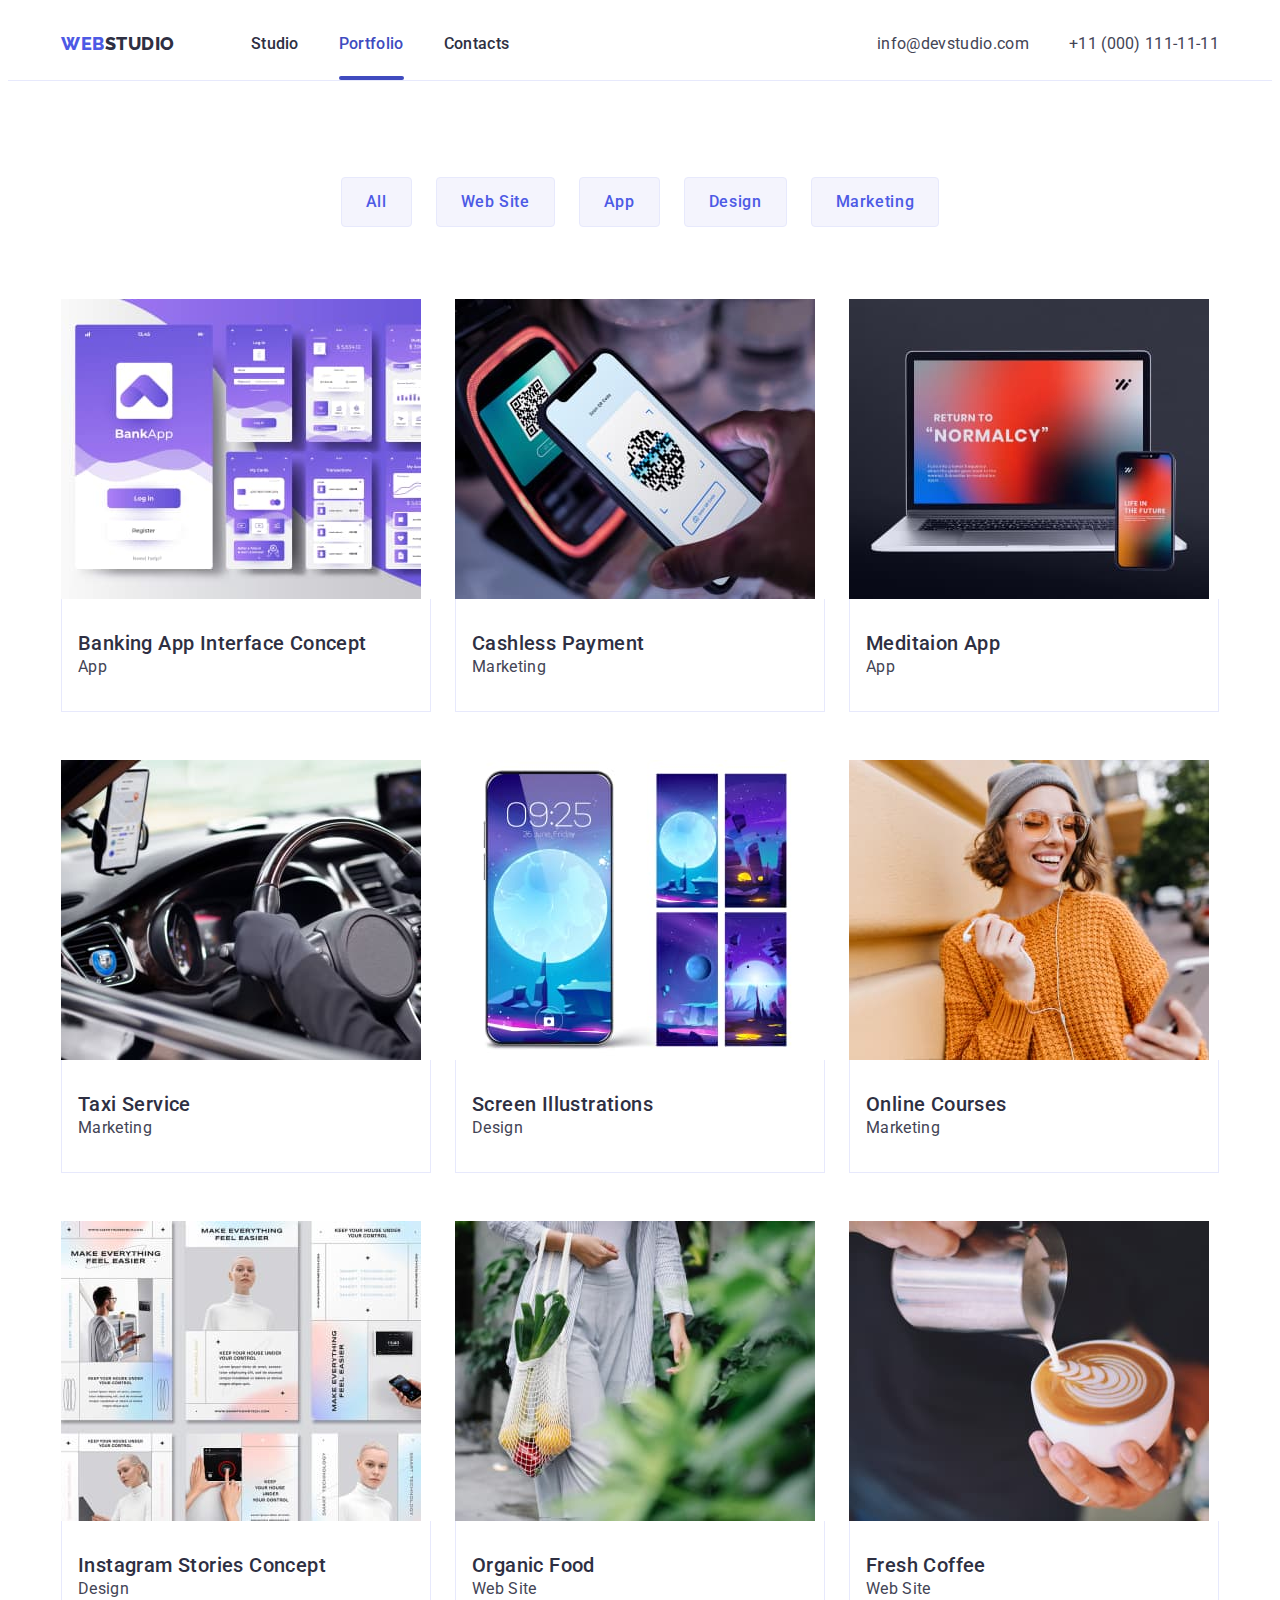
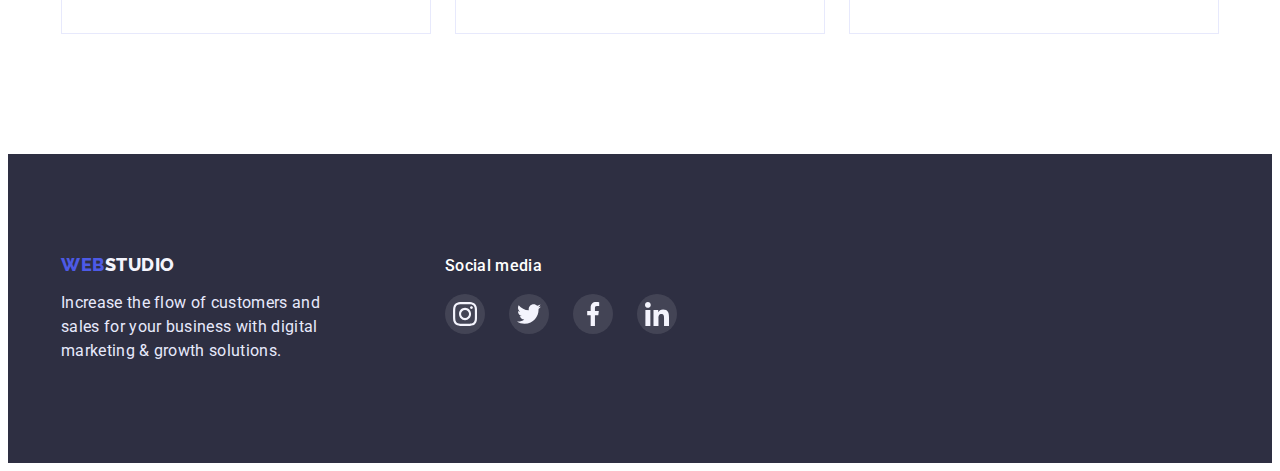
==== portfolio.html @ c0a21947 "start" ====
<!DOCTYPE html>
<html lang="en">
  <head>
    <meta charset="UTF-8" />
    <meta http-equiv="X-UA-Compatible" content="IE=edge" />
    <meta name="viewport" content="width=device-width, initial-scale=1.0" />
    <title>WEBSTUDIO</title>
    <link
      rel="stylesheet"
      href="https://cdnjs.cloudflare.com/ajax/libs/modern-normalize/1.1.0/modern-normalize.min.css"
      integrity="sha512-wpPYUAdjBVSE4KJnH1VR1HeZfpl1ub8YT/NKx4PuQ5NmX2tKuGu6U/JRp5y+Y8XG2tV+wKQpNHVUX03MfMFn9Q=="
      crossorigin="anonymous"
      referrerpolicy="no-referrer"
    />
    <link rel="preconnect" href="https://fonts.googleapis.com" />
    <link rel="preconnect" href="https://fonts.gstatic.com" crossorigin />
    <link
      href="https://fonts.googleapis.com/css2?family=Raleway:wght@800&family=Roboto:wght@400;500;700;900&display=swap"
      rel="stylesheet"
    />
    <link rel="stylesheet" href="./css/styles.css" />
  </head>

  <body>
    <header class="header">
      <div class="container header-container">
        <nav class="header-navigation">
          <a href="./index.html" class="header-logo link">
            <p class="header-logo-text"><span>Web</span>Studio</p>
          </a>
          <ul class="header-list list">
            <li class="header-item">
              <a href="./index.html" class="header-link link">Studio</a>
            </li>
            <li class="header-item">
              <a href="./portfolio.html" class="header-link link activ"
                >Portfolio</a
              >
            </li>
            <li class="header-item">
              <a href="" class="header-link link">Contacts</a>
            </li>
          </ul>
        </nav>
        <address class="header-address">
          <ul class="header-address-list list">
            <li class="header-address-item">
              <a href="mailto:info@devstudio.com" class="header-mail link"
                >info@devstudio.com</a
              >
            </li>
            <li class="header-address-item">
              <a href="tel:+110001111111" class="header-tel link"
                >+11 (000) 111-11-11</a
              >
            </li>
          </ul>
        </address>
      </div>
    </header>

    <main>
      <!-- section portfolio -->
      <section class="portfolio">
        <div class="container">
          <h2 class="visually-hidden">Gallery</h2>
          <ul class="filter-list list">
            <li>
              <button type="button" class="portfolio-btn btn">All</button>
            </li>
            <li>
              <button type="button" class="portfolio-btn btn">Web Site</button>
            </li>
            <li>
              <button type="button" class="portfolio-btn btn">App</button>
            </li>
            <li>
              <button type="button" class="portfolio-btn btn">Design</button>
            </li>
            <li>
              <button type="button" class="portfolio-btn btn">Marketing</button>
            </li>
          </ul>
          <ul class="gallery-list list">
            <li class="portfolio-item">
              <a href="" class="portfolio-link link">
                <div class="potfolio-thumb">
                  <img
                    src="./images/progect-card-1.jpg"
                    alt="progect-card"
                    width="360"
                    height="300"
                  />
                  <div class="potfolio-thumb-overlay">
                    <p class="portfolio-press">
                      14 Stylish and User-Friendly App Design Concepts · Task
                      Manager App · Calorie Tracker App · Exotic Fruit Ecommerce
                      App · Cloud Storage App
                    </p>
                  </div>
                </div>
                <div class="portfolio-card">
                  <h3 class="portfolio-subtitle subtitle">
                    Banking App Interface Concept
                  </h3>
                  <p class="portfolio-text">App</p>
                </div>
              </a>
            </li>
            <li class="portfolio-item">
              <a href="" class="portfolio-link link">
                <div class="potfolio-thumb">
                  <img
                    src="./images/progect-card-2.jpg"
                    alt="progect-card"
                    width="360"
                    height="300"
                  />
                  <div class="potfolio-thumb-overlay">
                    <p class="portfolio-press">
                      14 Stylish and User-Friendly App Design Concepts · Task
                      Manager App · Calorie Tracker App · Exotic Fruit Ecommerce
                      App · Cloud Storage App
                    </p>
                  </div>
                </div>
                <div class="portfolio-card">
                  <h3 class="portfolio-subtitle subtitle">Cashless Payment</h3>
                  <p class="portfolio-text">Marketing</p>
                </div>
              </a>
            </li>
            <li class="portfolio-item">
              <a href="" class="portfolio-link link">
                <div class="potfolio-thumb">
                  <img
                    src="./images/progect-card-3.jpg"
                    alt="progect-card"
                    width="360"
                    height="300"
                  />
                  <div class="potfolio-thumb-overlay">
                    <p class="portfolio-press">
                      14 Stylish and User-Friendly App Design Concepts · Task
                      Manager App · Calorie Tracker App · Exotic Fruit Ecommerce
                      App · Cloud Storage App
                    </p>
                  </div>
                </div>
                <div class="portfolio-card">
                  <h3 class="portfolio-subtitle subtitle">Meditaion App</h3>
                  <p class="portfolio-text">App</p>
                </div>
              </a>
            </li>
            <li class="portfolio-item">
              <a href="" class="portfolio-link link">
                <div class="potfolio-thumb">
                  <img
                    src="./images/progect-card-4.jpg"
                    alt="progect-card"
                    width="360"
                    height="300"
                  />
                  <div class="potfolio-thumb-overlay">
                    <p class="portfolio-press">
                      14 Stylish and User-Friendly App Design Concepts · Task
                      Manager App · Calorie Tracker App · Exotic Fruit Ecommerce
                      App · Cloud Storage App
                    </p>
                  </div>
                </div>
                <div class="portfolio-card">
                  <h3 class="portfolio-subtitle subtitle">Taxi Service</h3>
                  <p class="portfolio-text">Marketing</p>
                </div>
              </a>
            </li>
            <li class="portfolio-item">
              <a href="" class="portfolio-link link">
                <div class="potfolio-thumb">
                  <img
                    src="./images/progect-card-5.jpg"
                    alt="progect-card"
                    width="360"
                    height="300"
                  />
                  <div class="potfolio-thumb-overlay">
                    <p class="portfolio-press">
                      14 Stylish and User-Friendly App Design Concepts · Task
                      Manager App · Calorie Tracker App · Exotic Fruit Ecommerce
                      App · Cloud Storage App
                    </p>
                  </div>
                </div>
                <div class="portfolio-card">
                  <h3 class="portfolio-subtitle subtitle">
                    Screen Illustrations
                  </h3>
                  <p class="portfolio-text">Design</p>
                </div>
              </a>
            </li>
            <li class="portfolio-item">
              <a href="" class="portfolio-link link">
                <div class="potfolio-thumb">
                  <img
                    src="./images/progect-card-6.jpg"
                    alt="progect-card"
                    width="360"
                    height="300"
                  />
                  <div class="potfolio-thumb-overlay">
                    <p class="portfolio-press">
                      14 Stylish and User-Friendly App Design Concepts · Task
                      Manager App · Calorie Tracker App · Exotic Fruit Ecommerce
                      App · Cloud Storage App
                    </p>
                  </div>
                </div>
                <div class="portfolio-card">
                  <h3 class="portfolio-subtitle subtitle">Online Courses</h3>
                  <p class="portfolio-text">Marketing</p>
                </div>
              </a>
            </li>
            <li class="portfolio-item">
              <a href="" class="portfolio-link link">
                <div class="potfolio-thumb">
                  <img
                    src="./images/progect-card-7.jpg"
                    alt="progect-card"
                    width="360"
                    height="300"
                  />
                  <div class="potfolio-thumb-overlay">
                    <p class="portfolio-press">
                      14 Stylish and User-Friendly App Design Concepts · Task
                      Manager App · Calorie Tracker App · Exotic Fruit Ecommerce
                      App · Cloud Storage App
                    </p>
                  </div>
                </div>
                <div class="portfolio-card">
                  <h3 class="portfolio-subtitle subtitle">
                    Instagram Stories Concept
                  </h3>
                  <p class="portfolio-text">Design</p>
                </div>
              </a>
            </li>
            <li class="portfolio-item">
              <a href="" class="portfolio-link link">
                <div class="potfolio-thumb">
                  <img
                    src="./images/progect-card-8.jpg"
                    alt="progect-card"
                    width="360"
                    height="300"
                  />
                  <div class="potfolio-thumb-overlay">
                    <p class="portfolio-press">
                      14 Stylish and User-Friendly App Design Concepts · Task
                      Manager App · Calorie Tracker App · Exotic Fruit Ecommerce
                      App · Cloud Storage App
                    </p>
                  </div>
                </div>
                <div class="portfolio-card">
                  <h3 class="portfolio-subtitle subtitle">Organic Food</h3>
                  <p class="portfolio-text">Web Site</p>
                </div>
              </a>
            </li>
            <li class="portfolio-item">
              <a href="" class="portfolio-link link">
                <div class="potfolio-thumb">
                  <img
                    src="./images/progect-card-9.jpg"
                    alt="progect-card"
                    width="360"
                    height="300"
                  />
                  <div class="potfolio-thumb-overlay">
                    <p class="portfolio-press">
                      14 Stylish and User-Friendly App Design Concepts · Task
                      Manager App · Calorie Tracker App · Exotic Fruit Ecommerce
                      App · Cloud Storage App
                    </p>
                  </div>
                </div>
                <div class="portfolio-card">
                  <h3 class="portfolio-subtitle subtitle">Fresh Coffee</h3>
                  <p class="portfolio-text">Web Site</p>
                </div>
              </a>
            </li>
          </ul>
        </div>
      </section>
    </main>

    <footer class="footer">
      <div class="container footer-social-container">
        <div class="footer-slogan">
          <a href="./index.html" class="footer-logo link">
            <span>Web</span>Studio
          </a>
          <p class="footer-text">
            Increase the flow of customers and sales for your business with
            digital marketing & growth solutions.
          </p>
        </div>
        <div class="footer-social-content">
          <p class="footer-social-text">Social media</p>
          <ul class="footer-social-list list">
            <li class="footer-social-item">
              <a href="" class="footer-social-link link">
                <svg class="footer-social-icon" width="24px" height="24px">
                  <use href="./images/icons.svg#icon-instagram"></use>
                </svg>
              </a>
            </li>
            <li class="footer-social-item">
              <a href="" class="footer-social-link link">
                <svg class="footer-social-icon" width="24px" height="24px">
                  <use href="./images/icons.svg#icon-twitter"></use>
                </svg>
              </a>
            </li>
            <li class="footer-social-item">
              <a href="" class="footer-social-link link">
                <svg class="footer-social-icon" width="24px" height="24px">
                  <use href="./images/icons.svg#icon-facebook"></use>
                </svg>
              </a>
            </li>
            <li class="footer-social-item">
              <a href="" class="footer-social-link link">
                <svg class="footer-social-icon" width="24px" height="24px">
                  <use href="./images/icons.svg#icon-linkedin"></use>
                </svg>
              </a>
            </li>
          </ul>
        </div>
      </div>
    </footer>
  </body>
</html>
---- css/styles.css ----
:root {
  --accent-color: #404bbf;
  --main-text: #434455;
  --secondary-text: #8e8f99;
  --main-title-color: #2e2f42;
  --background-dark: #2e2f42;
  --background-light: #f4f4fd;
  --main-border-btn: #e7e9fc;
  --timing-function: cubic-bezier(0.4, 0, 0.2, 1);
}
h1,
h2,
h3,
h4,
h5,
h6,
p {
  margin: 0;
}
ul {
  margin: 0;
  padding: 0;
}

body {
  font-family: "Roboto", sans-serif;
  color: var(--main-text);
}
img {
  display: block;
  max-width: 100%;
  height: auto;
}

.container {
  width: 1158px;
  margin: 0 auto;
  padding-left: 15px;
  padding-right: 15px;
}

.list {
  list-style: none;
}

.link {
  text-decoration: none;
}
/* h2 */
.title {
  font-weight: 700;
  font-size: 36px;
  line-height: 1.11;
  text-align: center;
  letter-spacing: 0.02em;
  text-transform: capitalize;
  color: var(--main-title-color);
}
/* h3 */
.subtitle {
  font-weight: 500;
  font-size: 20px;
  line-height: 1.2;
  letter-spacing: 0.02em;
  color: var(--main-title-color);
}
.btn {
  font-family: inherit;
  font-weight: 500;
  font-size: 16px;
  line-height: 1.5;
  letter-spacing: 0.04em;
  display: flex;
  align-items: center;
  cursor: pointer;
  border: none;
}

.visually-hidden {
  position: absolute;
  width: 1px;
  height: 1px;
  margin: -1px;
  border: 0;
  padding: 0;
  white-space: nowrap;
  clip-path: inset(100%);
  clip: rect(0 0 0 0);
  overflow: hidden;
}
/* --------------header-------------- */
.header {
  border-bottom: 1px solid var(--main-border-btn);
}
.header-container {
  display: flex;
  justify-content: space-between;
  align-items: center;
}
.header-navigation {
  display: flex;
  align-items: center;
}
.header-logo {
  font-family: "Raleway", sans-serif;
  font-style: normal;
  font-weight: 800;
  font-size: 18px;
  line-height: 1.33;
  display: flex;
  align-items: center;
  letter-spacing: 0.03em;
  text-transform: uppercase;
  margin-right: 76px;
}
.header-logo-text {
  color: #2e2f42;
}
.header-logo-text > span {
  color: #4d5ae5;
}
.header-list {
  display: flex;
  gap: 40px;
}
.header-item {
}
.header-link {
  position: relative;
  display: inline-block;
  font-weight: 500;
  font-size: 16px;
  line-height: 1.5;
  letter-spacing: 0.02em;
  color: #2e2f42;
  padding: 24px 0;
  transition-property: color;
  transition-duration: 250ms;
  transition-timing-function: var(--timing-function);
}

.header-link:hover,
.header-link:focus {
  color: var(--accent-color);
}
.header-link.activ {
  color: var(--accent-color);
}
.header-link.activ::after {
  position: absolute;
  left: 0;
  bottom: 0;

  content: "";

  width: 100%;
  height: 4px;
  background-color: var(--accent-color);
  border-radius: 2px;
}
.header-address {
}
.header-address-list {
  display: flex;
  gap: 40px;
}
.header-address-item {
}
.header-mail {
  font-style: normal;
  font-weight: 400;
  font-size: 16px;
  line-height: 1.5;
  letter-spacing: 0.02em;
  color: var(--main-text);
  transition-property: color;
  transition-duration: 250ms;
  transition-timing-function: var(--timing-function);
}
.header-mail:hover,
.header-mail:focus {
  color: var(--accent-color);
}
.header-tel {
  font-style: normal;
  font-weight: 400;
  font-size: 16px;
  line-height: 1.5;
  letter-spacing: 0.02em;
  color: var(--main-text);
  transition-property: color;
  transition-duration: 250ms;
  transition-timing-function: var(--timing-function);
}
.header-tel:hover,
.header-tel:focus {
  color: var(--accent-color);
}
/* --------hero----------- */
.hero {
  max-width: 1440px;
  margin: 0 auto;
  background-image: linear-gradient(
      rgba(46, 47, 66, 0.7),
      rgba(46, 47, 66, 0.7)
    ),
    url(../images/hero.jpg);
  background-position: center;
  background-repeat: no-repeat;
  padding: 188px 0;
}
.hero-title {
  width: 496px;
  font-weight: 700;
  font-size: 56px;
  line-height: 1.07;
  text-align: center;
  letter-spacing: 0.02em;
  color: #ffffff;
  margin: 0 auto 48px;
}
.hero-btn {
  min-width: 169px;
  justify-content: center;
  color: #ffffff;
  background: #4d5ae5;
  margin: 0 auto;
  box-shadow: 0px 4px 4px rgba(0, 0, 0, 0.15);
  border-radius: 4px;
  padding: 16px 32px;
  transition-property: background-color;
  transition-duration: 250ms;
  transition-timing-function: var(--timing-function);
}
.hero-btn:hover,
.hero-btn:focus {
  background-color: var(--accent-color);
}

/* --------feature----------- */

.feature {
  padding: 120px 0 0 0;
}
.visually-hidden {
}
.feature-list {
  display: flex;
  gap: 24px;
}
.feature-item {
  display: flex;
  flex-direction: column;
  align-items: flex-start;
  padding: 0px;
  width: calc((100% - 24px * 3) / 4);
}

.feature-icon-item {
  display: flex;
  justify-content: center;
  align-items: center;
  width: 100%;
  height: 100%;
  margin-bottom: 8px;
  background: #f4f4fd;
  border-radius: 4px;
  padding: 24px 100px;
}
.feature-icon {
  margin-bottom: 8px;
}
.feature-subtitle {
  margin-bottom: 8px;
}
.feature-text {
  max-width: 264px;
  font-size: 16px;
  line-height: 1.5;
  letter-spacing: 0.02em;
  color: var(--main-text);
}

/* --------work----------- */

.work {
  padding: 120px 0;
}
.work-title {
  margin-bottom: 72px;
}
.work-list {
  display: flex;
  flex-wrap: wrap;
  gap: 24px;
}
.work-item {
  width: calc((100% - 24px * 2) / 3);
}

/* --------team----------- */

.team {
  background: var(--background-light);
  padding: 120px 0;
}
.team-title {
  margin-bottom: 72px;
}
.team-list {
  display: flex;
  flex-wrap: wrap;
  gap: 24px;
}
.team-item {
  width: calc((100% - 24px * 3) / 4);
  background: #ffffff;
  box-shadow: 0px 1px 6px rgba(46, 47, 66, 0.08),
    0px 1px 1px rgba(46, 47, 66, 0.16), 0px 2px 1px rgba(46, 47, 66, 0.08);
  border-radius: 0px 0px 4px 4px;
}
.team-content {
  padding: 32px 16px;
  background: #ffffff;
}
.team-subtitle {
  text-align: center;
  margin-bottom: 8px;
}
.team-text {
  font-size: 16px;
  line-height: 1.5;
  text-align: center;
  letter-spacing: 0.02em;
  color: var(--main-text);
  margin-bottom: 8px;
}
.team-social-list {
  display: flex;
  justify-content: center;
  gap: 24px;
}

.team-social-item {
  width: 40px;
  height: 40px;
}
.team-social-link {
  display: flex;
  justify-content: center;
  align-items: center;
  width: 100%;
  height: 100%;
  border-radius: 50%;
  background: #4d5ae5;
  color: #f4f4fd;
  transition-property: background-color;
  transition-duration: 250ms;
  transition-timing-function: var(--timing-function);
}
.team-social-link:is(:hover, :focus) {
  background-color: var(--accent-color);
}
.team-social-icon {
  fill: currentColor;
}

/*---------customers-------*/
.customers {
  padding: 130px 0 120px 0;
}
.customers-title {
  margin-bottom: 72px;
}
.customers-list-icon {
  display: flex;
  justify-content: center;
  gap: 24px;
  width: 100%;
  height: 100%;
}

.customers-icon-item {
  width: calc((100% - 24px * 5) / 6);
}

.customers-icon-link {
  display: flex;
  justify-content: center;
  align-items: center;
  width: 100%;
  height: 100%;
  border: 1px solid #8e8f99;
  border-radius: 4px;
  padding: 16px 32px;
  color: #afb1b8;
  transition-property: border color;
  transition-duration: 250ms;
  transition-timing-function: var(--timing-function);
}
.customers-icon-link:is(:hover, :focus) {
  border: 1px solid var(--accent-color);
  color: var(--accent-color);
}

.customers-icon {
  fill: currentColor;
}

/* --------footer----------- */

.footer {
  padding: 100px 0;
  background: var(--background-dark);
}
.footer-slogan {
  margin-right: 120px;
}
.footer-logo {
  min-width: 115px;
  font-family: "Raleway", sans-serif;
  font-style: normal;
  font-weight: 800;
  font-size: 18px;
  line-height: 1.17;
  display: inline-block;
  letter-spacing: 0.03em;
  text-transform: uppercase;
  margin-bottom: 16px;
  color: #f4f4fd;
}
.footer-logo > span {
  color: #4d5ae5;
}
.footer-text {
  max-width: 264px;
  font-size: 16px;
  line-height: 1.5;
  letter-spacing: 0.02em;
  color: #e7e9fc;
}
.footer-social-container {
  display: flex;
  align-items: flex-start;
}
.footer-social-text {
  font-weight: 500;
  font-size: 16px;
  line-height: 1.5;
  letter-spacing: 0.02em;
  color: #ffffff;
  margin-bottom: 16px;
}
.footer-social-list {
  display: flex;
  justify-content: flex-start;
  gap: 24px;
}

.footer-social-item {
  width: 40px;
  height: 40px;
}
.footer-social-link {
  display: flex;
  justify-content: center;
  align-items: center;
  width: 100%;
  height: 100%;
  border-radius: 50%;
  background: rgba(255, 255, 255, 0.1);
  color: #f4f4fd;
  transition-property: background-color;
  transition-duration: 250ms;
  transition-timing-function: var(--timing-function);
}
.footer-social-link:is(:hover, :focus) {
  background-color: #31d0aa;
}
.footer-social-icon {
  fill: currentColor;
}

/* -------------PORTFOLIO---------------- */

.portfolio {
  padding: 96px 0 120px;
}

.filter-list {
  display: flex;
  justify-content: center;
  gap: 24px;
  margin-bottom: 72px;
}

.portfolio-btn {
  padding: 12px 24px;
  text-align: center;
  color: #4d5ae5;
  background: #f4f4fd;
  border: 1px solid var(--main-border-btn);
  border-radius: 4px;
  transition-property: color background-color border box-shadow;
  transition-duration: 250ms;
  transition-timing-function: var(--timing-function);
}
.portfolio-btn:hover,
.portfolio-btn:focus {
  color: #ffffff;
  background-color: #404bbf;
  border: 1px solid #404bbf;
  box-shadow: 0px 3px 1px rgba(0, 0, 0, 0.1), 0px 2px 1px rgba(0, 0, 0, 0.08),
    0px 2px 2px rgba(0, 0, 0, 0.12);
}
.gallery-list {
  width: 100%;
  display: flex;
  flex-wrap: wrap;
  column-gap: 24px;
  row-gap: 48px;
}
.portfolio-item {
  flex-basis: calc((100% - 48px) / 3);
  transition-property: box-shadow;
  transition-duration: 250ms;
  transition-timing-function: var(--timing-function);
}
.portfolio-item:is(:hover, :focus) {
  box-shadow: 0px 1px 6px rgba(46, 47, 66, 0.08),
    0px 1px 1px rgba(46, 47, 66, 0.16), 0px 2px 1px rgba(46, 47, 66, 0.08);
}
.portfolio-link {
}

.portfolio-link:is(:hover, :focus) .potfolio-thumb-overlay {
  opacity: 1;
  transform: translateY(0);
}
.potfolio-thumb {
  position: relative;
  overflow: hidden;
}
.potfolio-thumb-overlay {
  position: absolute;
  top: 0;
  left: 0;
  content: "";
  width: 100%;
  height: 100%;
  background-color: #4d5ae5;
  opacity: 0;
  transform: translateY(100%);
  transition-property: transform opacity;
  transition-duration: 250ms;
  transition-timing-function: var(--timing-function);
}

.portfolio-press {
  position: absolute;
  top: 0;
  left: 0;
  font-size: 16px;
  line-height: 1.5;
  letter-spacing: 0.02em;
  color: #f4f4fd;
  padding: 40px 32px;
}

.portfolio-card {
  padding: 32px 0 32px 16px;
  border-bottom: 1px solid var(--main-border-btn);
  border-left: 1px solid var(--main-border-btn);
  border-right: 1px solid var(--main-border-btn);
  background: #ffffff;
}
.portfolio-subtitle {
}
.portfolio-text {
  font-size: 16px;
  line-height: 1.5;
  letter-spacing: 0.02em;
  color: var(--main-text);
}

/* -------------MODAL---------------- */
.backdrop {
  position: fixed;
  top: 0;
  left: 0;
  width: 100%;
  height: 100%;
  background-color: rgba(46, 47, 66, 0.4);
  opacity: 1;
  transform: scale(1);
  visibility: visible;
  transition: opacity 250ms var(--timing-function),
    transform 250ms var(--timing-function),
    visibility 250ms var(--timing-function);
}
.backdrop.is-hidden {
  opacity: 0;
  pointer-events: none;
  transform: scale(1.1);
  visibility: hidden;
}

.backdrop.is-hidden .modal {
  transform: translate(-50%, -50%) scale(1.1);
}
.modal {
  position: absolute;
  top: 50%;
  left: 50%;
  min-width: 400px;
  min-height: 576px;
  background: #fcfcfc;
  box-shadow: 0px 1px 1px rgba(0, 0, 0, 0.14), 0px 1px 3px rgba(0, 0, 0, 0.12),
    0px 2px 1px rgba(0, 0, 0, 0.2);
  border-radius: 4px;

  transform: translate(-50%, -50%) scale(1);
  transition: transform 250ms var(--timing-function);
}
.modal-close {
  position: absolute;
  top: 24px;
  right: 24px;
  width: 24px;
  height: 24px;
  background-color: #e7e9fc;
  border: 1px solid rgba(0, 0, 0, 0.1);
  border-radius: 50%;
  color: #000;
  transition-property: color background-color border;
  transition-duration: 250ms;
  transition-timing-function: var(--timing-function);
  display: flex;
  justify-content: center;
  align-items: center;
}

.modal-close:is(:hover, :focus) {
  background-color: #404bbf;
  border: 1px solid #404bbf;
  color: #ffffff;
}

.modal-close-icon {
  fill: currentColor;
}
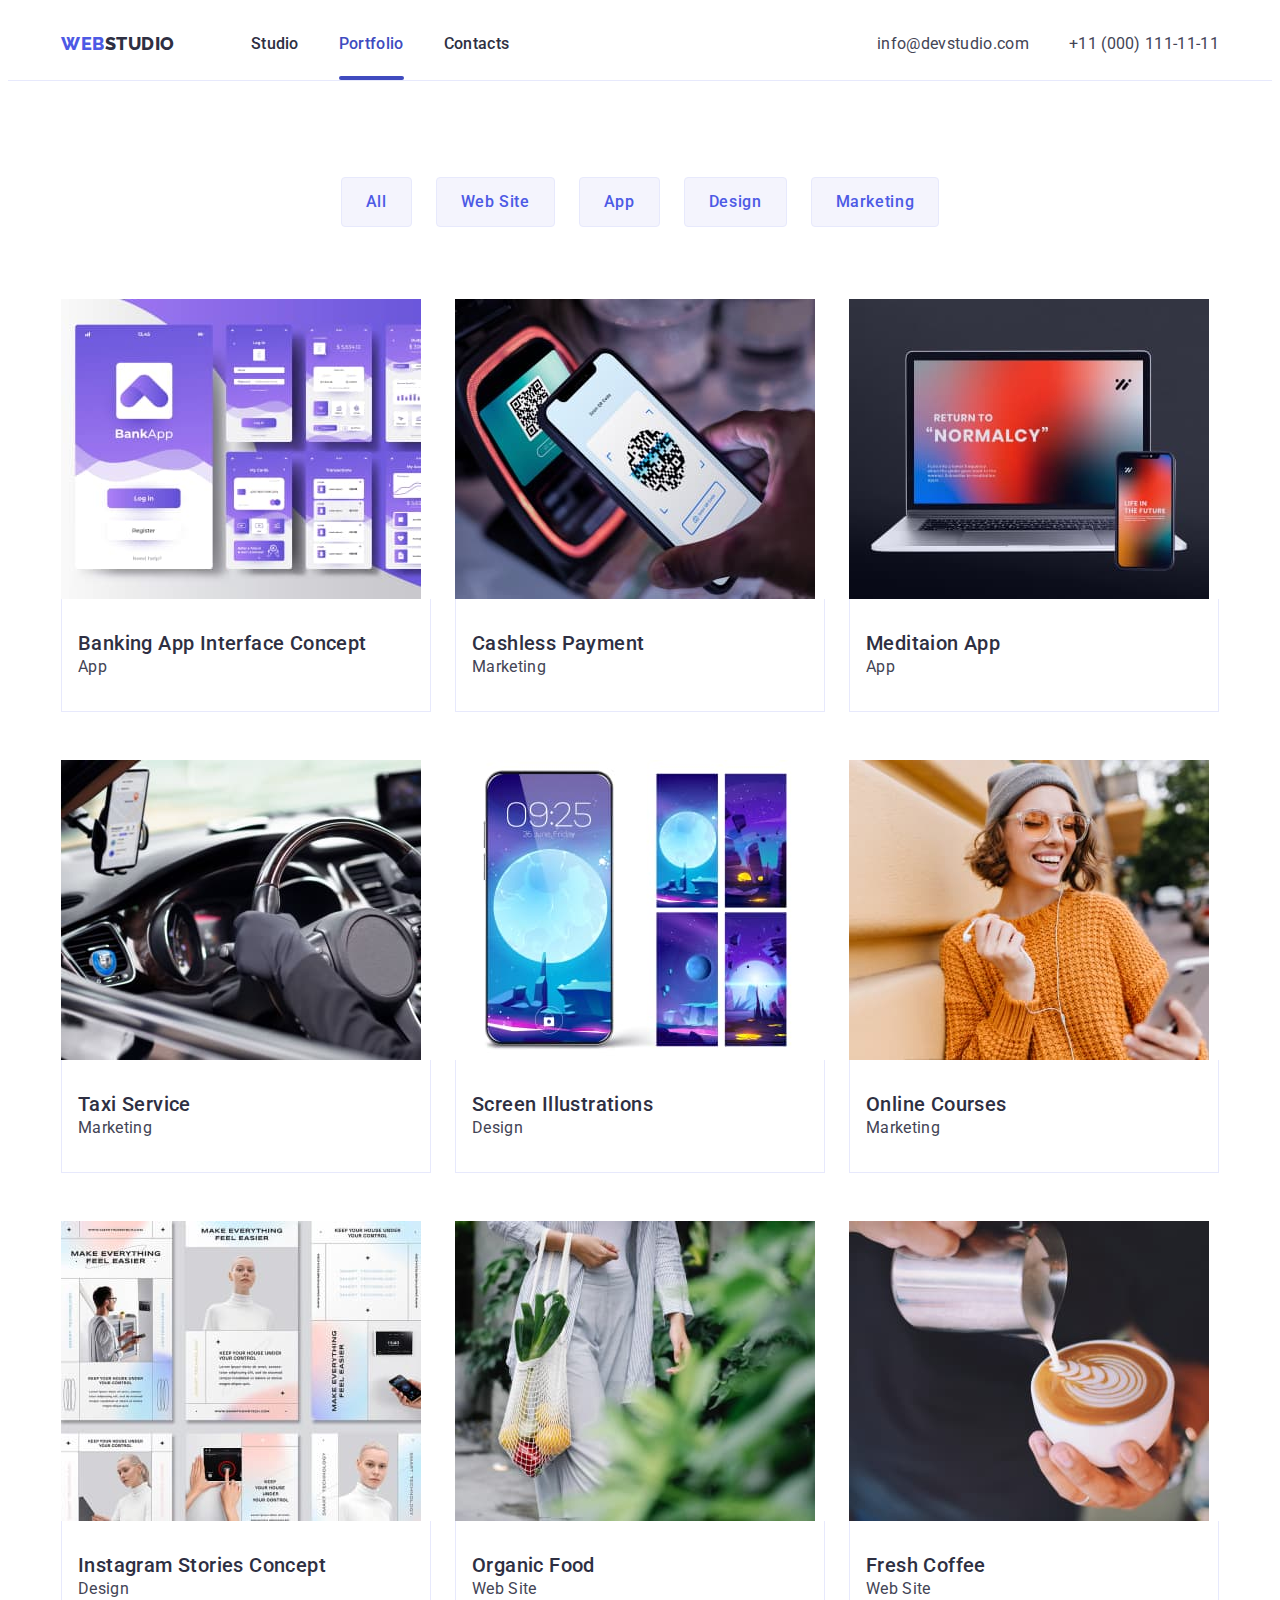
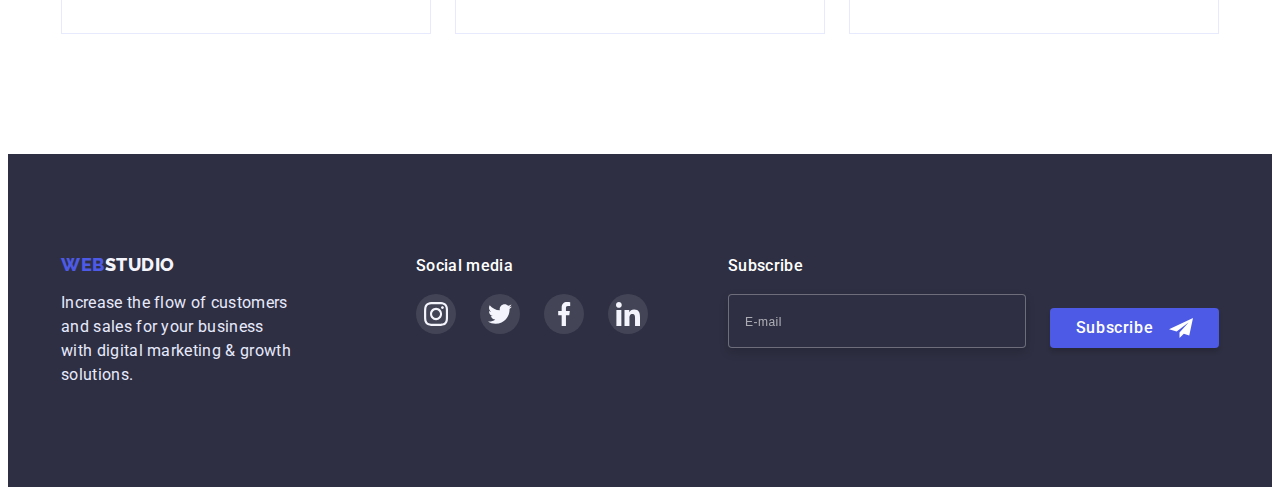
==== commit 0e1aa2c9: "fixed footer in portfolio" ====
--- a/portfolio.html
+++ b/portfolio.html
@@ -301,7 +301,7 @@
     </main>
 
     <footer class="footer">
-      <div class="container footer-social-container">
+      <div class="container footer-container">
         <div class="footer-slogan">
           <a href="./index.html" class="footer-logo link">
             <span>Web</span>Studio
@@ -344,6 +344,27 @@
             </li>
           </ul>
         </div>
+        <div class="footer-subscribe">
+          <form class="footer-form">
+            <div class="form-group">
+              <label class="footer-form-label"
+                ><span>Subscribe</span>
+                <input
+                  type="email"
+                  name="email"
+                  placeholder="E-mail"
+                  class="form-input"
+                />
+              </label>
+            </div>
+            <button type="submit" class="footer-btn btn">
+              <span>Subscribe</span>
+              <svg class="footer-btn-send" width="24px" height="24px">
+                <use href="./images/icons.svg#icon-send"></use>
+              </svg>
+            </button>
+          </form>
+        </div>
       </div>
     </footer>
   </body>
--- a/css/styles.css
+++ b/css/styles.css
@@ -223,7 +223,7 @@
   min-width: 169px;
   justify-content: center;
   color: #ffffff;
-  background: #4d5ae5;
+  background-color: #4d5ae5;
   margin: 0 auto;
   box-shadow: 0px 4px 4px rgba(0, 0, 0, 0.15);
   border-radius: 4px;
@@ -439,9 +439,12 @@
   letter-spacing: 0.02em;
   color: #e7e9fc;
 }
-.footer-social-container {
-  display: flex;
-  align-items: flex-start;
+.footer-container {
+  display: flex;
+  align-items: start;
+}
+.footer-social-content {
+  margin-right: 80px;
 }
 .footer-social-text {
   font-weight: 500;
@@ -479,6 +482,74 @@
 }
 .footer-social-icon {
   fill: currentColor;
+}
+.footer-subscribe {
+  display: flex;
+  justify-content: flex-end;
+  flex-grow: 1;
+}
+.footer-form {
+  display: flex;
+  align-items: flex-end;
+}
+.form-group {
+  margin-right: 24px;
+}
+.footer-form-label {
+  font-weight: 500;
+  font-size: 16px;
+  line-height: 1.5;
+  letter-spacing: 0.02em;
+  color: #ffffff;
+}
+.footer-form-label span {
+  display: block;
+  margin-bottom: 16px;
+}
+.form-input {
+  min-width: 264px;
+  height: 40px;
+  border: 1px solid rgba(255, 255, 255, 0.3);
+  filter: drop-shadow(0px 4px 4px rgba(0, 0, 0, 0.15));
+  border-radius: 4px;
+  background-color: #2e2f42;
+  padding: 6px 16px;
+  color: rgba(255, 255, 255, 0.6);
+  font-weight: 400;
+  font-size: 16px;
+  line-height: 2;
+}
+.form-input::placeholder {
+  font-weight: 400;
+  font-size: 12px;
+  line-height: 2;
+  display: flex;
+  align-items: center;
+  letter-spacing: 0.04em;
+  color: rgba(255, 255, 255, 0.6);
+}
+.footer-btn {
+  text-align: center;
+  width: 169px;
+  height: 40px;
+  justify-content: center;
+  color: #ffffff;
+  background: #4d5ae5;
+  margin: 0 auto;
+  box-shadow: 0px 4px 4px rgba(0, 0, 0, 0.15);
+  border-radius: 4px;
+  padding: 8px 24px;
+  gap: 16px;
+  transition-property: background-color;
+  transition-duration: 250ms;
+  transition-timing-function: var(--timing-function);
+}
+.footer-btn:hover,
+.footer-btn:focus {
+  background-color: var(--accent-color);
+}
+.footer-btn-send {
+  fill: #fff;
 }
 
 /* -------------PORTFOLIO---------------- */
@@ -612,13 +683,13 @@
   position: absolute;
   top: 50%;
   left: 50%;
-  min-width: 400px;
+  min-width: 408px;
   min-height: 576px;
   background: #fcfcfc;
   box-shadow: 0px 1px 1px rgba(0, 0, 0, 0.14), 0px 1px 3px rgba(0, 0, 0, 0.12),
     0px 2px 1px rgba(0, 0, 0, 0.2);
   border-radius: 4px;
-
+  padding: 24px;
   transform: translate(-50%, -50%) scale(1);
   transition: transform 250ms var(--timing-function);
 }
@@ -649,3 +720,82 @@
 .modal-close-icon {
   fill: currentColor;
 }
+.modal-title {
+  font-weight: 500;
+  font-size: 16px;
+  line-height: 1.5;
+  text-align: center;
+  letter-spacing: 0.02em;
+  color: var(--main-title-color);
+  margin-top: 48px;
+  margin-bottom: 16px;
+}
+.modal-form {
+}
+.form {
+}
+.modal-form-group {
+}
+.modal-form-label {
+}
+.modal-form-label span {
+  display: block;
+  margin-bottom: 4px;
+  font-weight: 400;
+  font-size: 12px;
+  line-height: 1.33;
+  letter-spacing: 0.04em;
+  color: var(--secondary-text);
+}
+.modal-input-icon {
+  position: relative;
+  margin-bottom: 8px;
+}
+.modal-form-input {
+  width: 100%;
+  height: 40px;
+  border: 1px solid rgba(33, 33, 33, 0.2);
+  border-radius: 4px;
+}
+.modal-form-input-icon {
+  position: absolute;
+  left: 10px;
+  top: 50%;
+  transform: translateY(-50%);
+}
+.textarea {
+  display: block;
+  width: 100%;
+  min-height: 120px;
+  border: 1px solid rgba(33, 33, 33, 0.2);
+  border-radius: 4px;
+  padding: 8px 16px;
+  resize: none;
+}
+.textarea::placeholder {
+  font-weight: 400;
+  font-size: 12px;
+  line-height: 1.33;
+  letter-spacing: 0.04em;
+  color: rgba(117, 117, 117, 0.5);
+}
+.modal-btn {
+  min-width: 169px;
+  justify-content: center;
+  background-color: #4d5ae5;
+  color: #fff;
+  box-shadow: 0px 4px 4px rgba(0, 0, 0, 0.15);
+  border-radius: 4px;
+  margin: 0 auto;
+  padding: 16px 32px;
+  transition-property: background-color;
+  transition-duration: 250ms;
+  transition-timing-function: var(--timing-function);
+}
+.modal-btn:hover,
+.modal-btn:focus {
+  background-color: var(--accent-color);
+}
+.modal-form-link {
+  color: #4d5ae5;
+}
